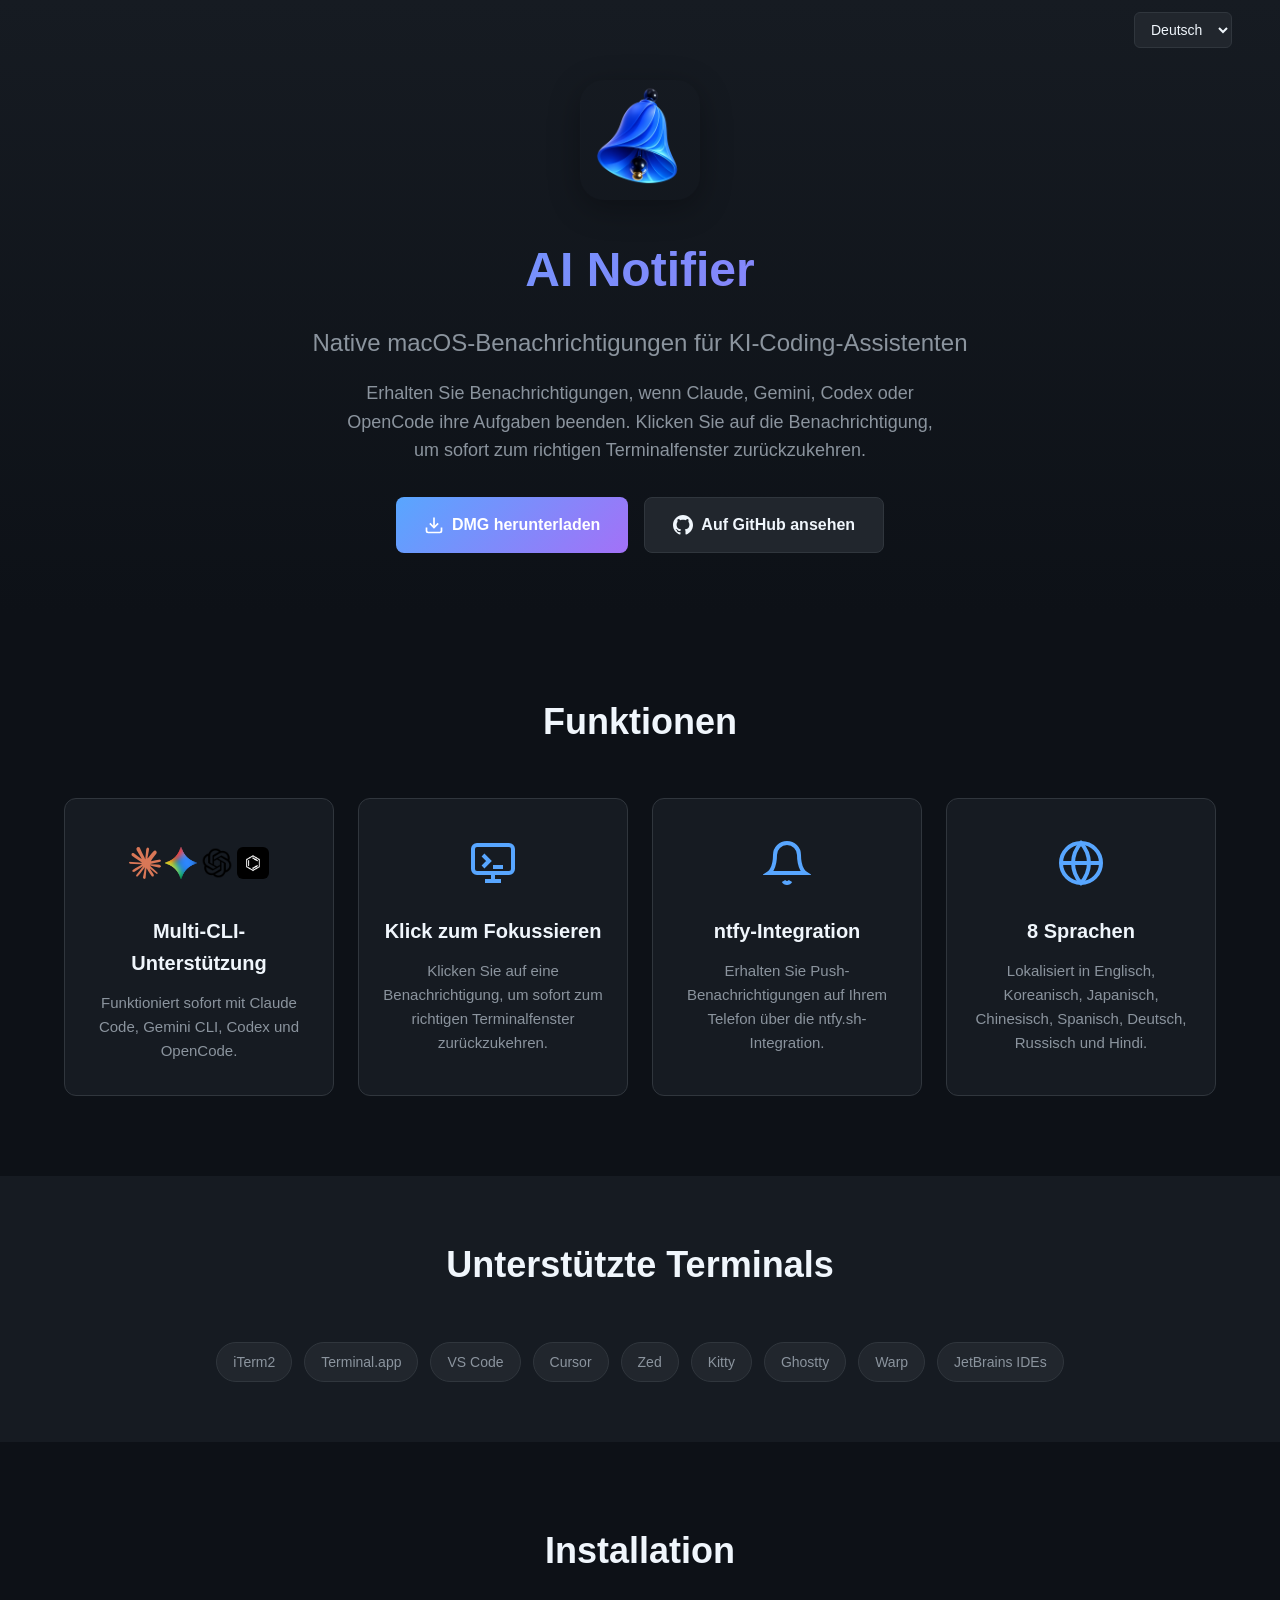
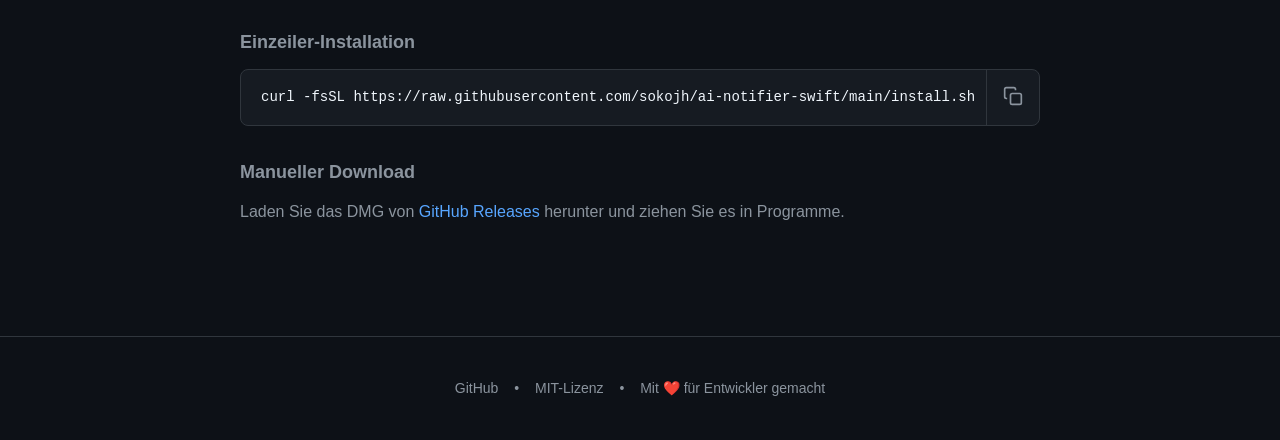
==== docs/de.html @ 11f1e7bf "feat: add 8-language support to landing page - Add language auto-detection based on browser settings" ====
<!DOCTYPE html>
<html lang="de">
<head>
    <meta charset="UTF-8">
    <meta name="viewport" content="width=device-width, initial-scale=1.0">
    <title>AI Notifier - Native macOS-Benachrichtigungen für KI-Coding-Assistenten</title>
    <meta name="description" content="Erhalten Sie native macOS-Benachrichtigungen, wenn Claude, Gemini, Codex oder OpenCode ihre Aufgaben beenden. Klicken Sie, um sofort zu Ihrem Terminal zurückzukehren.">
    <link rel="stylesheet" href="css/style.css">
    <link rel="icon" type="image/png" href="images/logo.png">
</head>
<body>
    <!-- Language Switcher -->
    <nav class="lang-nav">
        <div class="container">
            <select class="lang-select" onchange="switchLang(this.value)">
                <option value="index.html">English</option>
                <option value="ko.html">한국어</option>
                <option value="ja.html">日本語</option>
                <option value="zh.html">中文</option>
                <option value="es.html">Español</option>
                <option value="de.html" selected>Deutsch</option>
                <option value="ru.html">Русский</option>
                <option value="hi.html">हिन्दी</option>
            </select>
        </div>
    </nav>

    <!-- Hero Section -->
    <section class="hero">
        <div class="container">
            <img src="images/logo.png" alt="AI Notifier Logo" class="logo">
            <h1>AI Notifier</h1>
            <p class="tagline">Native macOS-Benachrichtigungen für KI-Coding-Assistenten</p>
            <p class="description">
                Erhalten Sie Benachrichtigungen, wenn Claude, Gemini, Codex oder OpenCode ihre Aufgaben beenden.
                Klicken Sie auf die Benachrichtigung, um sofort zum richtigen Terminalfenster zurückzukehren.
            </p>
            <div class="cta-buttons">
                <a href="https://github.com/sokojh/ai-notifier-swift/releases/latest/download/AI-Notifier.dmg" class="btn btn-primary">
                    <svg class="icon" viewBox="0 0 24 24" fill="none" stroke="currentColor" stroke-width="2">
                        <path d="M21 15v4a2 2 0 0 1-2 2H5a2 2 0 0 1-2-2v-4"></path>
                        <polyline points="7 10 12 15 17 10"></polyline>
                        <line x1="12" y1="15" x2="12" y2="3"></line>
                    </svg>
                    DMG herunterladen
                </a>
                <a href="https://github.com/sokojh/ai-notifier-swift" class="btn btn-secondary">
                    <svg class="icon" viewBox="0 0 24 24" fill="currentColor">
                        <path d="M12 0c-6.626 0-12 5.373-12 12 0 5.302 3.438 9.8 8.207 11.387.599.111.793-.261.793-.577v-2.234c-3.338.726-4.033-1.416-4.033-1.416-.546-1.387-1.333-1.756-1.333-1.756-1.089-.745.083-.729.083-.729 1.205.084 1.839 1.237 1.839 1.237 1.07 1.834 2.807 1.304 3.492.997.107-.775.418-1.305.762-1.604-2.665-.305-5.467-1.334-5.467-5.931 0-1.311.469-2.381 1.236-3.221-.124-.303-.535-1.524.117-3.176 0 0 1.008-.322 3.301 1.23.957-.266 1.983-.399 3.003-.404 1.02.005 2.047.138 3.006.404 2.291-1.552 3.297-1.23 3.297-1.23.653 1.653.242 2.874.118 3.176.77.84 1.235 1.911 1.235 3.221 0 4.609-2.807 5.624-5.479 5.921.43.372.823 1.102.823 2.222v3.293c0 .319.192.694.801.576 4.765-1.589 8.199-6.086 8.199-11.386 0-6.627-5.373-12-12-12z"/>
                    </svg>
                    Auf GitHub ansehen
                </a>
            </div>
        </div>
    </section>

    <!-- Features Section -->
    <section class="features">
        <div class="container">
            <h2>Funktionen</h2>
            <div class="feature-grid">
                <div class="feature-card">
                    <div class="feature-icon">
                        <div class="cli-icons">
                            <img src="images/claude-logo.png" alt="Claude" title="Claude">
                            <img src="images/gemini-logo.png" alt="Gemini" title="Gemini">
                            <img src="images/codex-logo.png" alt="Codex" title="Codex">
                            <img src="images/opencode-logo.png" alt="OpenCode" title="OpenCode">
                        </div>
                    </div>
                    <h3>Multi-CLI-Unterstützung</h3>
                    <p>Funktioniert sofort mit Claude Code, Gemini CLI, Codex und OpenCode.</p>
                </div>
                <div class="feature-card">
                    <div class="feature-icon">
                        <svg viewBox="0 0 24 24" fill="none" stroke="currentColor" stroke-width="2">
                            <rect x="2" y="3" width="20" height="14" rx="2" ry="2"></rect>
                            <line x1="8" y1="21" x2="16" y2="21"></line>
                            <line x1="12" y1="17" x2="12" y2="21"></line>
                            <path d="M7 8l3 3-3 3"></path>
                            <line x1="12" y1="14" x2="17" y2="14"></line>
                        </svg>
                    </div>
                    <h3>Klick zum Fokussieren</h3>
                    <p>Klicken Sie auf eine Benachrichtigung, um sofort zum richtigen Terminalfenster zurückzukehren.</p>
                </div>
                <div class="feature-card">
                    <div class="feature-icon">
                        <svg viewBox="0 0 24 24" fill="none" stroke="currentColor" stroke-width="2">
                            <path d="M18 8A6 6 0 0 0 6 8c0 7-3 9-3 9h18s-3-2-3-9"></path>
                            <path d="M13.73 21a2 2 0 0 1-3.46 0"></path>
                            <path d="M12 2v1"></path>
                        </svg>
                    </div>
                    <h3>ntfy-Integration</h3>
                    <p>Erhalten Sie Push-Benachrichtigungen auf Ihrem Telefon über die ntfy.sh-Integration.</p>
                </div>
                <div class="feature-card">
                    <div class="feature-icon">
                        <svg viewBox="0 0 24 24" fill="none" stroke="currentColor" stroke-width="2">
                            <circle cx="12" cy="12" r="10"></circle>
                            <line x1="2" y1="12" x2="22" y2="12"></line>
                            <path d="M12 2a15.3 15.3 0 0 1 4 10 15.3 15.3 0 0 1-4 10 15.3 15.3 0 0 1-4-10 15.3 15.3 0 0 1 4-10z"></path>
                        </svg>
                    </div>
                    <h3>8 Sprachen</h3>
                    <p>Lokalisiert in Englisch, Koreanisch, Japanisch, Chinesisch, Spanisch, Deutsch, Russisch und Hindi.</p>
                </div>
            </div>
        </div>
    </section>

    <!-- Terminal Support Section -->
    <section class="terminals">
        <div class="container">
            <h2>Unterstützte Terminals</h2>
            <div class="terminal-list">
                <span class="terminal-badge">iTerm2</span>
                <span class="terminal-badge">Terminal.app</span>
                <span class="terminal-badge">VS Code</span>
                <span class="terminal-badge">Cursor</span>
                <span class="terminal-badge">Zed</span>
                <span class="terminal-badge">Kitty</span>
                <span class="terminal-badge">Ghostty</span>
                <span class="terminal-badge">Warp</span>
                <span class="terminal-badge">JetBrains IDEs</span>
            </div>
        </div>
    </section>

    <!-- Installation Section -->
    <section class="installation">
        <div class="container">
            <h2>Installation</h2>
            <div class="install-options">
                <div class="install-option">
                    <h3>Einzeiler-Installation</h3>
                    <div class="code-block">
                        <code>curl -fsSL https://raw.githubusercontent.com/sokojh/ai-notifier-swift/main/install.sh | bash</code>
                        <button class="copy-btn" onclick="copyCode(this)" title="In die Zwischenablage kopieren">
                            <svg viewBox="0 0 24 24" fill="none" stroke="currentColor" stroke-width="2">
                                <rect x="9" y="9" width="13" height="13" rx="2" ry="2"></rect>
                                <path d="M5 15H4a2 2 0 0 1-2-2V4a2 2 0 0 1 2-2h9a2 2 0 0 1 2 2v1"></path>
                            </svg>
                        </button>
                    </div>
                </div>
                <div class="install-option">
                    <h3>Manueller Download</h3>
                    <p>Laden Sie das DMG von <a href="https://github.com/sokojh/ai-notifier-swift/releases/latest">GitHub Releases</a> herunter und ziehen Sie es in Programme.</p>
                </div>
            </div>
        </div>
    </section>

    <!-- Footer -->
    <footer>
        <div class="container">
            <p>
                <a href="https://github.com/sokojh/ai-notifier-swift">GitHub</a>
                <span class="separator">•</span>
                <a href="https://github.com/sokojh/ai-notifier-swift/blob/main/LICENSE">MIT-Lizenz</a>
                <span class="separator">•</span>
                Mit ❤️ für Entwickler gemacht
            </p>
        </div>
    </footer>

    <script>
        function copyCode(button) {
            const code = button.previousElementSibling.textContent;
            navigator.clipboard.writeText(code).then(() => {
                button.classList.add('copied');
                setTimeout(() => button.classList.remove('copied'), 2000);
            });
        }
        function switchLang(url) {
            sessionStorage.setItem('lang-selected', 'true');
            window.location.href = url;
        }
    </script>
</body>
</html>
---- docs/css/style.css ----
/* AI Notifier Landing Page Styles */

/* Language Switcher */
.lang-nav {
    position: fixed;
    top: 0;
    right: 0;
    padding: 12px 24px;
    z-index: 1000;
}

.lang-select {
    background: var(--bg-tertiary);
    color: var(--text-primary);
    border: 1px solid var(--border-color);
    padding: 8px 12px;
    border-radius: 6px;
    font-size: 14px;
    cursor: pointer;
    outline: none;
}

.lang-select:hover {
    border-color: var(--accent-primary);
}

.lang-select option {
    background: var(--bg-secondary);
    color: var(--text-primary);
}

:root {
    --bg-primary: #0d1117;
    --bg-secondary: #161b22;
    --bg-tertiary: #21262d;
    --text-primary: #f0f6fc;
    --text-secondary: #8b949e;
    --accent-primary: #58a6ff;
    --accent-secondary: #238636;
    --border-color: #30363d;
    --gradient-start: #58a6ff;
    --gradient-end: #a371f7;
}

* {
    margin: 0;
    padding: 0;
    box-sizing: border-box;
}

body {
    font-family: -apple-system, BlinkMacSystemFont, 'Segoe UI', 'Noto Sans', Helvetica, Arial, sans-serif;
    background-color: var(--bg-primary);
    color: var(--text-primary);
    line-height: 1.6;
}

.container {
    max-width: 1200px;
    margin: 0 auto;
    padding: 0 24px;
}

/* Hero Section */
.hero {
    text-align: center;
    padding: 80px 0 60px;
    background: linear-gradient(180deg, var(--bg-secondary) 0%, var(--bg-primary) 100%);
}

.logo {
    width: 120px;
    height: 120px;
    margin-bottom: 24px;
    border-radius: 24px;
    box-shadow: 0 8px 32px rgba(0, 0, 0, 0.3);
}

.hero h1 {
    font-size: 48px;
    font-weight: 700;
    margin-bottom: 16px;
    background: linear-gradient(135deg, var(--gradient-start), var(--gradient-end));
    -webkit-background-clip: text;
    -webkit-text-fill-color: transparent;
    background-clip: text;
}

.tagline {
    font-size: 24px;
    color: var(--text-secondary);
    margin-bottom: 16px;
}

.description {
    font-size: 18px;
    color: var(--text-secondary);
    max-width: 600px;
    margin: 0 auto 32px;
}

.cta-buttons {
    display: flex;
    gap: 16px;
    justify-content: center;
    flex-wrap: wrap;
}

.btn {
    display: inline-flex;
    align-items: center;
    gap: 8px;
    padding: 14px 28px;
    border-radius: 8px;
    font-size: 16px;
    font-weight: 600;
    text-decoration: none;
    transition: all 0.2s ease;
}

.btn .icon {
    width: 20px;
    height: 20px;
}

.btn-primary {
    background: linear-gradient(135deg, var(--gradient-start), var(--gradient-end));
    color: white;
}

.btn-primary:hover {
    transform: translateY(-2px);
    box-shadow: 0 8px 24px rgba(88, 166, 255, 0.3);
}

.btn-secondary {
    background: var(--bg-tertiary);
    color: var(--text-primary);
    border: 1px solid var(--border-color);
}

.btn-secondary:hover {
    background: var(--border-color);
}

/* Features Section */
.features {
    padding: 80px 0;
}

.features h2,
.terminals h2,
.installation h2 {
    text-align: center;
    font-size: 36px;
    margin-bottom: 48px;
}

.feature-grid {
    display: grid;
    grid-template-columns: repeat(auto-fit, minmax(260px, 1fr));
    gap: 24px;
}

.feature-card {
    background: var(--bg-secondary);
    border: 1px solid var(--border-color);
    border-radius: 12px;
    padding: 32px 24px;
    text-align: center;
    transition: all 0.2s ease;
}

.feature-card:hover {
    border-color: var(--accent-primary);
    transform: translateY(-4px);
}

.feature-icon {
    width: 64px;
    height: 64px;
    margin: 0 auto 20px;
    display: flex;
    align-items: center;
    justify-content: center;
}

.feature-icon svg {
    width: 48px;
    height: 48px;
    stroke: var(--accent-primary);
}

.cli-icons {
    display: flex;
    gap: 4px;
    justify-content: center;
}

.cli-icons img {
    width: 32px;
    height: 32px;
    border-radius: 6px;
}

.feature-card h3 {
    font-size: 20px;
    margin-bottom: 12px;
}

.feature-card p {
    color: var(--text-secondary);
    font-size: 15px;
}

/* Terminal Support Section */
.terminals {
    padding: 60px 0;
    background: var(--bg-secondary);
}

.terminal-list {
    display: flex;
    flex-wrap: wrap;
    justify-content: center;
    gap: 12px;
}

.terminal-badge {
    background: var(--bg-tertiary);
    border: 1px solid var(--border-color);
    padding: 8px 16px;
    border-radius: 20px;
    font-size: 14px;
    color: var(--text-secondary);
}

/* Installation Section */
.installation {
    padding: 80px 0;
}

.install-options {
    max-width: 800px;
    margin: 0 auto;
}

.install-option {
    margin-bottom: 32px;
}

.install-option h3 {
    font-size: 18px;
    margin-bottom: 12px;
    color: var(--text-secondary);
}

.install-option p {
    color: var(--text-secondary);
}

.install-option a {
    color: var(--accent-primary);
    text-decoration: none;
}

.install-option a:hover {
    text-decoration: underline;
}

.code-block {
    display: flex;
    align-items: center;
    background: var(--bg-secondary);
    border: 1px solid var(--border-color);
    border-radius: 8px;
    overflow: hidden;
}

.code-block code {
    flex: 1;
    padding: 16px 20px;
    font-family: 'SF Mono', Monaco, 'Andale Mono', monospace;
    font-size: 14px;
    color: var(--text-primary);
    white-space: nowrap;
    overflow-x: auto;
}

.copy-btn {
    background: transparent;
    border: none;
    padding: 16px;
    cursor: pointer;
    color: var(--text-secondary);
    transition: color 0.2s ease;
    border-left: 1px solid var(--border-color);
}

.copy-btn:hover {
    color: var(--text-primary);
}

.copy-btn svg {
    width: 20px;
    height: 20px;
}

.copy-btn.copied {
    color: var(--accent-secondary);
}

/* Footer */
footer {
    padding: 40px 0;
    text-align: center;
    border-top: 1px solid var(--border-color);
}

footer p {
    color: var(--text-secondary);
    font-size: 14px;
}

footer a {
    color: var(--text-secondary);
    text-decoration: none;
}

footer a:hover {
    color: var(--text-primary);
}

.separator {
    margin: 0 12px;
}

/* Responsive */
@media (max-width: 768px) {
    .hero {
        padding: 60px 0 40px;
    }

    .logo {
        width: 80px;
        height: 80px;
    }

    .hero h1 {
        font-size: 32px;
    }

    .tagline {
        font-size: 18px;
    }

    .description {
        font-size: 16px;
    }

    .cta-buttons {
        flex-direction: column;
        align-items: center;
    }

    .btn {
        width: 100%;
        max-width: 280px;
        justify-content: center;
    }

    .features h2,
    .terminals h2,
    .installation h2 {
        font-size: 28px;
    }

    .feature-grid {
        grid-template-columns: 1fr;
    }

    .code-block {
        flex-direction: column;
    }

    .code-block code {
        width: 100%;
        text-align: center;
    }

    .copy-btn {
        width: 100%;
        border-left: none;
        border-top: 1px solid var(--border-color);
    }
}
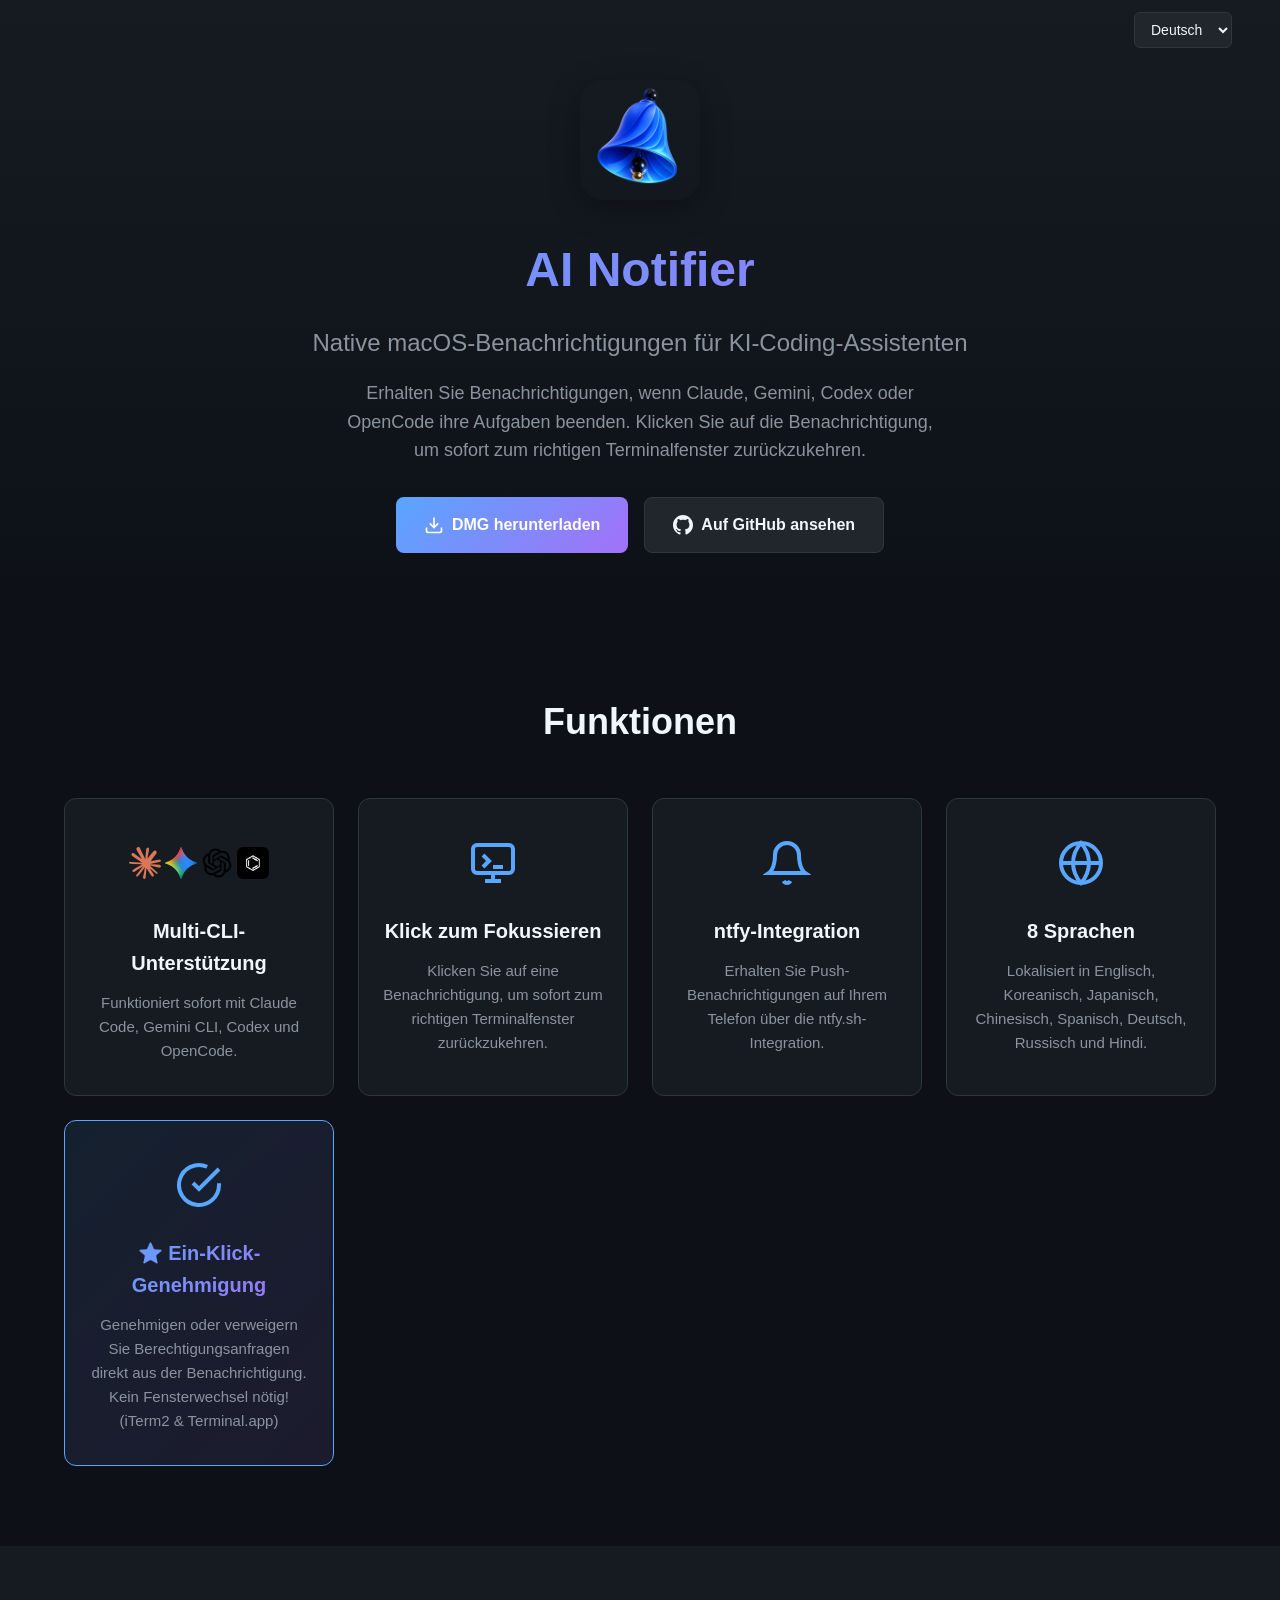
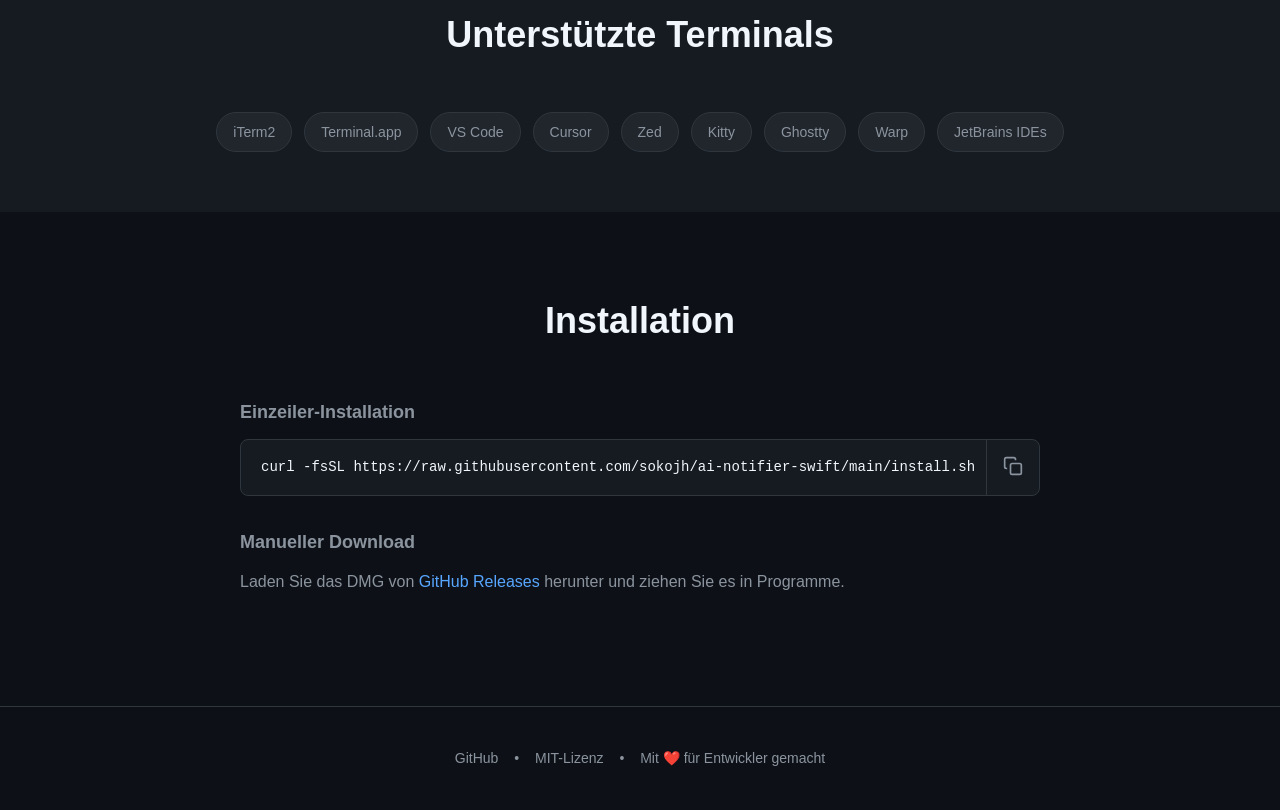
==== commit fdc00cfc: "docs: add one-click approval feature to GitHub Pages 모든 언어 페이지에 권한 승인/거부 기능 홍보 카드 추가. - 8개 언어 각각 로컬라" ====
--- a/docs/de.html
+++ b/docs/de.html
@@ -106,6 +106,16 @@
                     <h3>8 Sprachen</h3>
                     <p>Lokalisiert in Englisch, Koreanisch, Japanisch, Chinesisch, Spanisch, Deutsch, Russisch und Hindi.</p>
                 </div>
+                <div class="feature-card highlight">
+                    <div class="feature-icon">
+                        <svg viewBox="0 0 24 24" fill="none" stroke="currentColor" stroke-width="2">
+                            <path d="M22 11.08V12a10 10 0 1 1-5.93-9.14"></path>
+                            <polyline points="22 4 12 14.01 9 11.01"></polyline>
+                        </svg>
+                    </div>
+                    <h3>⭐ Ein-Klick-Genehmigung</h3>
+                    <p>Genehmigen oder verweigern Sie Berechtigungsanfragen direkt aus der Benachrichtigung. Kein Fensterwechsel nötig! (iTerm2 & Terminal.app)</p>
+                </div>
             </div>
         </div>
     </section>
--- a/docs/css/style.css
+++ b/docs/css/style.css
@@ -176,6 +176,18 @@
     transform: translateY(-4px);
 }
 
+.feature-card.highlight {
+    background: linear-gradient(135deg, rgba(88, 166, 255, 0.1), rgba(163, 113, 247, 0.1));
+    border-color: var(--accent-primary);
+}
+
+.feature-card.highlight h3 {
+    background: linear-gradient(135deg, var(--gradient-start), var(--gradient-end));
+    -webkit-background-clip: text;
+    -webkit-text-fill-color: transparent;
+    background-clip: text;
+}
+
 .feature-icon {
     width: 64px;
     height: 64px;
